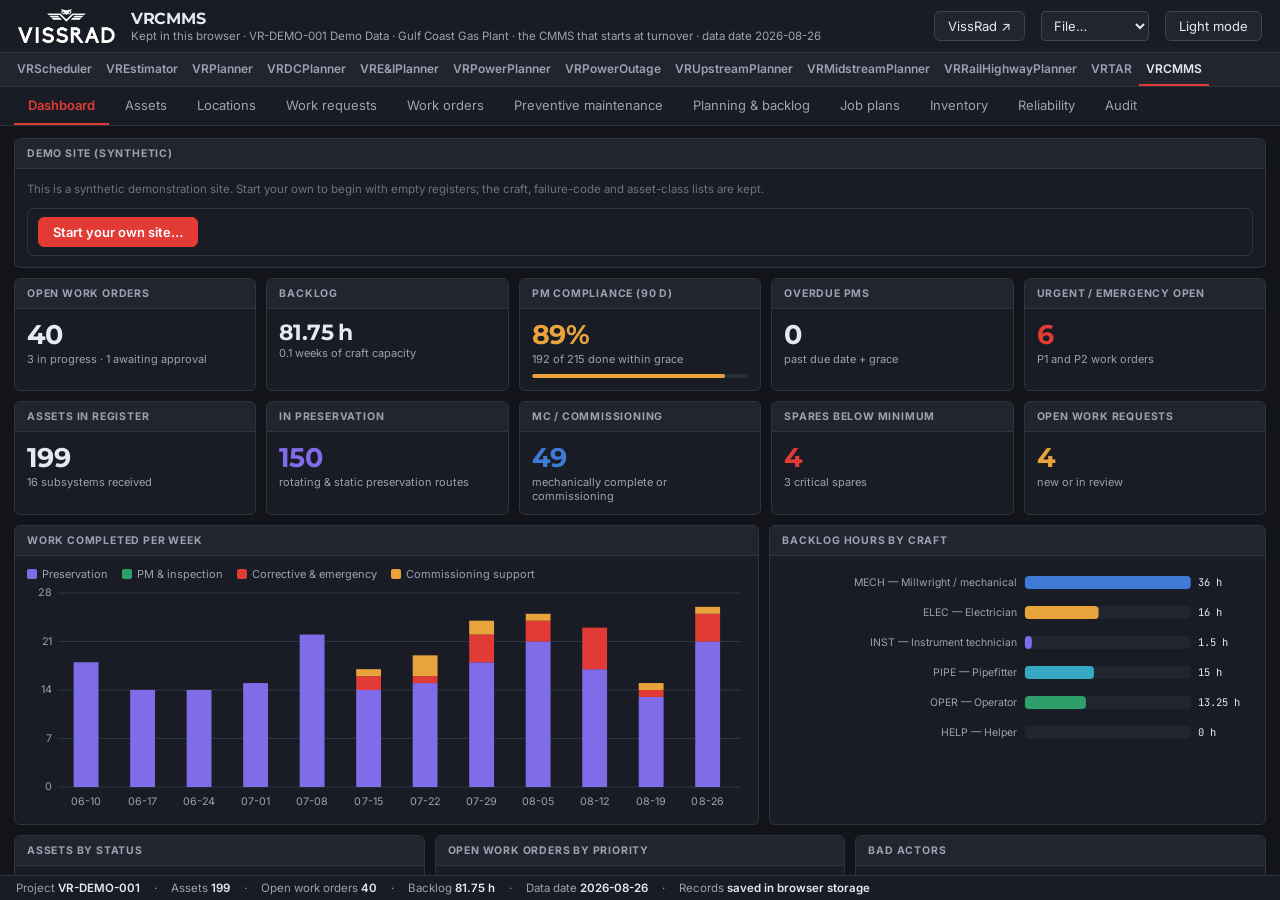
==== cmms/index.html @ 18da6bcf "VRPT: Gantt (Excel) download of the delivery timeline Co-authored-by: Perplexity <noreply@perplexity" ====
<!DOCTYPE html>
<html lang="en">
<head>
<meta charset="utf-8">
<meta name="description" content="VRCMMS by VissRad: maintenance management in the browser — asset register, work requests and work orders, preventive maintenance plans, job plans, spares, reliability and QR asset labels; the open backlog loads into the VRScheduler Schedule Editor or a VRTAR turnaround event. The demonstration site is synthetic.">
<meta name="viewport" content="width=device-width, initial-scale=1">
<title>VRCMMS — maintenance management</title>
<link rel="icon" href="../assets/vissrad.ico" sizes="any">
<link rel="icon" type="image/png" sizes="32x32" href="../assets/app_icon_32.png">
<link rel="apple-touch-icon" href="../assets/app_icon_256.png">
<meta name="theme-color" content="#0d1014">
<link rel="preconnect" href="https://fonts.googleapis.com">
<link rel="preconnect" href="https://fonts.gstatic.com" crossorigin>
<link href="https://fonts.googleapis.com/css2?family=Inter:wght@400;500;600;700&family=Montserrat:wght@600;700;800&family=JetBrains+Mono:wght@400;500&display=swap" rel="stylesheet">
<link rel="stylesheet" href="../shared/shell.css?v=a19fd4256d">
<style>
  /* Contained sub-section header inside a card body — no negative margins, so
     it can never grow the card's scrollWidth (see suite QA overflow check). */
  .subhead {
    font-size: 10.5px; font-weight: 700; letter-spacing: 0.8px;
    text-transform: uppercase; color: var(--text-dim);
    margin: 14px 0 8px; padding-top: 10px; border-top: 1px solid var(--border);
  }
  .subhead:first-child { margin-top: 0; padding-top: 0; border-top: none; }
  /* Compact tables shown inside the narrow master/detail panel: table.data's
     default nowrap lets the row's min-content width exceed the panel, so these
     are fixed-layout and allowed to wrap instead. */
  table.data.fit { table-layout: fixed; }
  table.data.fit td { white-space: nowrap; overflow: hidden; text-overflow: ellipsis; }
  table.data.fit th { white-space: nowrap; overflow: hidden; }
  table.data.fit td:last-child { overflow: visible; text-overflow: initial; }
  table.data.fit td .ghost { padding: 4px 8px; font-size: 11px; white-space: nowrap; }
  /* In-table record links */
  a.lnk { color: var(--blue); text-decoration: none; cursor: pointer; }
  a.lnk:hover { text-decoration: underline; }
</style>
</head>
<body>

<div id="loading">
  <img src="../assets/vissrad_logo_light.png" alt="VissRad" id="load-logo">
  <div class="t">Loading the maintenance register&hellip;</div>
</div>

<div id="app" hidden>
  <nav class="tabs" id="tabs"></nav>
  <main id="views"></main>
  <footer class="statusbar" id="statusbar"></footer>
</div>
<script>window.VR_STANDALONE = { title: "VRCMMS", home: "https://vissrad.com/", homeLabel: "VissRad \u2197", up: "../", toolBar: true, tools: [{ label: "VRScheduler", href: "../index.html", title: "VRScheduler — CPM schedule editor and P6 schedule analysis", group: "Schedule and estimate" }, { label: "VREstimator", href: "../estimator/index.html", title: "VREstimator — drawing takeoff, assemblies and EPC estimating, sent to the schedule", group: "Schedule and estimate" }, { label: "VRPlanner", href: "../planner/index.html", title: "VRPlanner — capital work planning: work steps, crews, equipment, loaded into the schedule", group: "Planners" }, { label: "VRDCPlanner", href: "../dcplan/index.html", title: "VRDCPlanner — data center construction planning: power, cooling, white space and commissioning L1 to L5", group: "Planners" }, { label: "VRE&IPlanner", href: "../eiplan/index.html", title: "VRE&IPlanner — electrical and instrumentation planning: raceway, cable, terminations, testing and loop checks", group: "Planners" }, { label: "VRPowerPlanner", href: "../pwrplan/index.html", title: "VRPowerPlanner — power plant construction planning for data center campuses: engines, gas turbines, fuel cells, BESS and switchyard", group: "Planners" }, { label: "VRPowerOutage", href: "../pwrout/index.html", title: "VRPowerOutage — power plant outage planning: gas turbine inspections, engine overhauls, HRSG, transformers and return to service", group: "Planners" }, { label: "VRUpstreamPlanner", href: "../upplan/index.html", title: "VRUpstreamPlanner — upstream field development planning: well pads, hook-up, flowlines, central facility and first oil", group: "Planners" }, { label: "VRMidstreamPlanner", href: "../midplan/index.html", title: "VRMidstreamPlanner — midstream planning: pipeline spreads, HDD and bores, compressor, pump and meter stations, terminals", group: "Planners" }, { label: "VRRailHighwayPlanner", href: "../rhplan/index.html", title: "VRRailHighwayPlanner — rail and heavy highway planning: traffic phases, earthwork, paving, bridges, track, turnouts, crossings and signals", group: "Planners" }, { label: "VRTAR", href: "../tar/index.html", title: "VRTAR — turnaround estimating", group: "Turnaround and maintenance" }, { label: "VRCMMS", href: "../cmms/index.html", title: "VRCMMS — maintenance management: assets, work orders, preventive maintenance and backlog", group: "Turnaround and maintenance", active: true }], file: true, schedule: "../index.html#editor" };</script>
<script src="../shared/lib.js?v=d5788ff27b"></script>
<script src="../shared/shell.js?v=407ec79525"></script>
<script src="../shared/standalone.js?v=3eeaa94984"></script>
<script src="../shared/records.js?v=4f9cf773bd"></script>
<script src="../shared/drawrefs.js?v=2928983970"></script>
<script src="data.js?v=84ac1da562"></script>
<script src="app.js?v=cc2f5dcc28"></script>
</body>
</html>
---- shared/shell.css ----
:root{--bg:#12141A;--panel:#191C24;--panel-alt:#21252F;--panel-hi:#2A2F3B;--border:#2E3440;--border-hi:#3D4452;--text:#E6E9EF;--text-dim:#9BA2B0;--text-faint:#6C7385;--accent:#E23A34;--green:#2E9E6B;--green-soft:#48C08A;--amber:#E8A33D;--blue:#3D7BD6;--purple:#806CE9;--violet:#806CE9;--red:var(--accent);--cyan:#38A9C4;--grey:#8A8F9C;--bg-alt:#171A21;--radius:6px;--ui:"Inter","Segoe UI",system-ui,-apple-system,sans-serif;--display:"Montserrat","Inter",system-ui,sans-serif;--mono:"JetBrains Mono","Cascadia Mono","Consolas",ui-monospace,monospace}body.light{--bg:#F2F4F7;--panel:#FFFFFF;--panel-alt:#EDEFF3;--panel-hi:#E3E7ED;--border:#D6DAE2;--border-hi:#BEC5D0;--text:#1B1F27;--text-dim:#5B6270;--text-faint:#868D9B;--green:#1F7F53;--green-soft:#2E9E6B;--amber:#B5750F;--blue:#2A5FB0;--purple:#5F4CC4;--violet:#5F4CC4;--cyan:#1C7E96;--grey:#6E7480;--bg-alt:#E9ECF1}*{box-sizing:border-box}body,html{margin:0;padding:0;height:100%;background:var(--bg);color:var(--text);font-family:var(--ui);font-size:13px;-webkit-font-smoothing:antialiased}button,input,select,textarea{font-family:inherit;font-size:inherit;color:inherit}#app{display:flex;flex-direction:column;height:100vh}header.topbar{display:flex;align-items:center;gap:16px;padding:9px 18px;background:var(--panel);border-bottom:1px solid var(--border);flex:0 0 auto}header.topbar img.logo{height:34px;width:auto;display:block}.title-block{display:flex;flex-direction:column;gap:1px;min-width:0;flex:0 1 auto;overflow:hidden}.title-block .sub,.title-block h1{overflow:hidden;text-overflow:ellipsis}header.topbar>.pill,header.topbar>button,header.topbar>span{flex-shrink:0}.title-block h1{margin:0;font-family:var(--display);font-size:16px;font-weight:700;letter-spacing:-.2px;white-space:nowrap}.title-block .sub{color:var(--text-dim);font-size:11.5px;white-space:nowrap}.spacer{flex:1 1 auto}.hdr-more-pop{position:fixed;z-index:1200;min-width:220px;max-width:min(420px,92vw);display:flex;flex-direction:column;gap:6px;padding:8px;background:var(--panel);border:1px solid var(--border);border-radius:8px;box-shadow:0 10px 30px rgba(0,0,0,.45)}.hdr-more-pop[hidden]{display:none}.hdr-more-row{display:flex;align-items:center;gap:8px}.hdr-more-row>a,.hdr-more-row>button{flex:1 1 auto;text-align:left;justify-content:flex-start}.hdr-more-row>select{flex:1 1 auto;max-width:100%}header.topbar select{max-width:260px!important;text-overflow:ellipsis}@media (max-width:1300px){header.topbar select{max-width:200px!important}}@media (max-width:1100px){header.topbar select{max-width:150px!important}}button.ghost{background:var(--panel-alt);border:1px solid var(--border-hi);color:var(--text);padding:6px 13px;border-radius:var(--radius);cursor:pointer;white-space:nowrap}button.ghost:hover{background:var(--panel-hi);border-color:var(--accent)}a.ghost.btn-link{background:var(--panel-alt);border:1px solid var(--border-hi);color:var(--text);padding:6px 13px;border-radius:var(--radius);white-space:nowrap;text-decoration:none;flex-shrink:0;font-size:13px}a.ghost.btn-link:hover{background:var(--panel-hi);border-color:var(--accent)}button.primary{background:var(--accent);border:1px solid var(--accent);color:#fff;padding:6px 14px;border-radius:var(--radius);cursor:pointer;font-weight:600;white-space:nowrap}button.primary:hover{filter:brightness(1.12)}button.ghost:disabled,button.primary:disabled{opacity:.42;cursor:not-allowed;filter:none}nav.tabs{display:flex;flex-wrap:wrap;gap:0 2px;padding:0 14px;background:var(--panel);border-bottom:1px solid var(--border);flex:0 0 auto}nav.tabs.dense button{padding:9px 10px;font-size:12.5px}nav.tabs button{background:0 0;border:none;border-bottom:2px solid transparent;color:var(--text-dim);padding:10px 14px;cursor:pointer;white-space:nowrap;font-size:13px}nav.tabs button:hover{color:var(--text)}nav.tabs button.active{color:var(--accent);border-bottom-color:var(--accent);font-weight:600}main#views{flex:1 1 auto;overflow:auto;padding:12px 14px 4px}.view{display:none}.view.active{display:block}footer.statusbar{flex:0 0 auto;display:flex;gap:14px;align-items:center;padding:5px 16px;background:var(--panel);border-top:1px solid var(--border);color:var(--text-dim);font-size:11.5px;overflow-x:auto;white-space:nowrap}footer.statusbar b{color:var(--text);font-weight:600}.card{background:var(--panel);border:1px solid var(--border);border-radius:var(--radius);display:flex;flex-direction:column;min-width:0;overflow:hidden}.card>.card-title{font-size:10.5px;font-weight:700;letter-spacing:.8px;text-transform:uppercase;color:var(--text-dim);padding:8px 12px;background:var(--panel-alt);border-bottom:1px solid var(--border)}.card>.card-body{padding:11px 12px;min-width:0}.card>.card-body.flush{padding:0}.grid{display:grid;gap:10px}.g5{grid-template-columns:repeat(5,minmax(0,1fr))}.g4{grid-template-columns:repeat(4,minmax(0,1fr))}.g3{grid-template-columns:repeat(3,minmax(0,1fr))}.g2{grid-template-columns:repeat(2,minmax(0,1fr))}.mb10{margin-bottom:10px}.kpi .val{font-family:var(--display);font-size:27px;font-weight:700;line-height:1.12;letter-spacing:-.6px}.kpi .sub{color:var(--text-dim);font-size:11px;margin-top:2px}.kpi .card-body{container-type:inline-size}.kpi .val{font-size:clamp(17px, 15cqi, 27px)}.kpi .val:not(.one){font-size:clamp(16px, 10cqi, 24px)}.kpi .val.one{white-space:nowrap;overflow:hidden;text-overflow:ellipsis}.minibar{height:4px;border-radius:2px;background:var(--panel-hi);margin-top:8px;overflow:hidden}.minibar>span{display:block;height:100%;border-radius:2px}.tbl-wrap{overflow:auto}table.data{width:100%;border-collapse:collapse;font-size:12px}table.data th{position:sticky;top:0;z-index:2;text-align:left;background:var(--panel-alt);color:var(--text-dim);font-size:10.5px;font-weight:700;letter-spacing:.6px;text-transform:uppercase;padding:7px 9px;border-bottom:1px solid var(--border);cursor:pointer;white-space:nowrap;user-select:none}table.data th:hover{color:var(--text)}table.data td.num,table.data th.num{text-align:right}table.data td{padding:6px 9px;border-bottom:1px solid var(--border);white-space:nowrap;overflow:hidden;text-overflow:ellipsis;max-width:380px}table.data td.mono{font-family:var(--mono);font-size:11.5px}table.data td.clip{max-width:0;width:100%}table.data tbody tr{cursor:pointer}table.data tbody tr:hover{background:var(--panel-alt)}table.data tbody tr.sel{background:var(--panel-hi);box-shadow:inset 2px 0 0 var(--accent)}table.data tbody tr.empty td{color:var(--text-faint);text-align:center;padding:22px;cursor:default}table.data tbody tr.empty:hover{background:0 0}.pill{display:inline-block;padding:1.5px 8px;border-radius:9px;font-size:10.5px;font-weight:600;letter-spacing:.2px;border:1px solid transparent;white-space:nowrap}.toolbar{display:flex;flex-wrap:wrap;gap:7px;align-items:center;padding:8px 10px;background:var(--panel);border:1px solid var(--border);border-radius:var(--radius);margin-bottom:10px}.toolbar label{color:var(--text-dim);font-size:11.5px}input[type=date],input[type=datetime-local],input[type=email],input[type=number],input[type=text],input[type=time],select,textarea{background:var(--panel-alt);border:1px solid var(--border-hi);border-radius:4px;padding:5px 8px;min-width:0}input:focus,select:focus,textarea:focus{outline:0;border-color:var(--accent)}input[type=text].search{min-width:268px}.toolbar input[type=text].search{min-width:170px;flex:1 1 170px;max-width:280px}.pre{white-space:pre-wrap;font-family:var(--mono);font-size:11px;line-height:1.5}input[type=date],input[type=datetime-local],input[type=time]{font-family:var(--mono)}.count{color:var(--text-faint);font-size:11.5px}.tree{font-size:12.5px}.tree .row{display:flex;align-items:center;gap:8px;padding:5px 10px;border-bottom:1px solid var(--border);cursor:pointer}.tree .row:hover{background:var(--panel-alt)}.tree .row.sel{background:var(--panel-hi);box-shadow:inset 2px 0 0 var(--accent)}.tree .row .tw{width:13px;color:var(--text-faint);flex:0 0 13px;text-align:center}.tree .row .nm{flex:1 1 auto;overflow:hidden;text-overflow:ellipsis;white-space:nowrap}.tree .row .bar{flex:0 0 84px;height:5px;background:var(--panel-hi);border-radius:3px;overflow:hidden}.tree .row .bar>span{display:block;height:100%}.tree .row .pc{flex:0 0 42px;text-align:right;font-family:var(--mono);font-size:11px;color:var(--text-dim)}.tree .lvl1{padding-left:10px;font-weight:600}.tree .lvl2{padding-left:30px}.tree .lvl3{padding-left:50px;color:var(--text-dim)}.detail-rows{display:grid;grid-template-columns:128px 1fr;gap:4px 10px;font-size:12px}.detail-rows dt{color:var(--text-dim)}.detail-rows.wide-dt{grid-template-columns:minmax(150px,260px) 1fr}.detail-rows.wide-dt dd{white-space:nowrap}.detail-rows dd{margin:0;font-family:var(--mono);font-size:11.5px;overflow:hidden;text-overflow:ellipsis}#viewport{position:relative;height:560px;background:var(--panel-alt)}#viewport canvas{display:block;width:100%;height:100%}#vp-hud{position:absolute;left:10px;top:10px;pointer-events:none;background:color-mix(in srgb,var(--panel) 88%,transparent);border:1px solid var(--border);border-radius:var(--radius);padding:8px 11px;font-size:11px;line-height:1.55;font-family:var(--mono);color:var(--text-dim)}#vp-legend{position:absolute;right:10px;top:10px;background:color-mix(in srgb,var(--panel) 92%,transparent);border:1px solid var(--border);border-radius:var(--radius);padding:8px 11px;font-size:11px;max-height:300px;overflow:auto}#vp-legend .lg{display:flex;align-items:center;gap:7px;padding:1.5px 0;white-space:nowrap}#vp-legend .sw{width:11px;height:11px;border-radius:2px;flex:0 0 11px}#vp-legend .n{margin-left:auto;font-family:var(--mono);color:var(--text-dim);padding-left:12px}#vp-tip{position:absolute;pointer-events:none;display:none;background:var(--panel-hi);border:1px solid var(--border-hi);border-radius:4px;padding:5px 8px;font-size:11px;font-family:var(--mono);z-index:5}.modal-back{position:fixed;inset:0;background:rgba(6,8,12,.66);display:flex;align-items:center;justify-content:center;z-index:60;padding:24px}.modal{background:var(--panel);border:1px solid var(--border-hi);border-radius:8px;width:min(880px,96vw);max-height:90vh;display:flex;flex-direction:column;box-shadow:0 18px 48px rgba(0,0,0,.5)}.modal header{display:flex;align-items:center;gap:12px;padding:12px 16px;border-bottom:1px solid var(--border)}.modal header h2{margin:0;font-family:var(--display);font-size:15px;font-weight:700}.modal header .sub{color:var(--text-dim);font-size:11.5px}.modal .body{padding:14px 16px;overflow:auto}.modal footer{display:flex;gap:8px;justify-content:flex-end;padding:11px 16px;border-top:1px solid var(--border)}.form-grid{display:grid;grid-template-columns:118px 1fr;gap:8px 12px;align-items:center}.form-grid>label{color:var(--text-dim);font-size:12px}.form-grid textarea{grid-column:2;min-height:62px;resize:vertical}.steps{border:1px solid var(--border);border-radius:var(--radius);overflow:hidden}.steps .st{display:flex;gap:10px;align-items:center;padding:7px 10px;border-bottom:1px solid var(--border)}.steps .st:last-child{border-bottom:none}.steps .st .sq{flex:0 0 22px;font-family:var(--mono);color:var(--text-faint);font-size:11px}.steps .st .sd{flex:1 1 auto;font-size:12px}.steps .st .sa{flex:0 0 130px;color:var(--text-faint);font-size:11px;font-family:var(--mono);overflow:hidden;text-overflow:ellipsis;white-space:nowrap}.steps .st .sr{flex:0 0 92px}.banner{border-radius:var(--radius);padding:9px 12px;font-size:12px;margin-bottom:11px;border:1px solid}.banner ul{margin:6px 0 0;padding-left:19px}.banner li{margin:2px 0}.banner.ok{border-color:var(--green);background:color-mix(in srgb,var(--green) 14%,transparent)}.banner.bad{border-color:var(--accent);background:color-mix(in srgb,var(--accent) 13%,transparent)}.banner.warn{border-color:var(--amber);background:color-mix(in srgb,var(--amber) 13%,transparent)}svg.chart{display:block;width:100%;overflow:visible}svg.chart text{font-family:var(--ui);font-size:10.5px;fill:var(--text-dim)}svg.chart text.val{font-family:var(--mono);fill:var(--text)}svg.chart .gl{stroke:var(--border);stroke-width:1}.toast{position:fixed;left:50%;bottom:34px;transform:translateX(-50%);background:var(--panel-hi);border:1px solid var(--border-hi);border-left:3px solid var(--green);border-radius:var(--radius);padding:10px 17px;z-index:90;font-size:12.5px;box-shadow:0 8px 26px rgba(0,0,0,.4);max-width:78vw}.toast.bad{border-left-color:var(--accent)}.split{display:grid;gap:10px}.split-3-2{grid-template-columns:minmax(0,3fr) minmax(0,2fr)}.split-2-1{grid-template-columns:minmax(0,2fr) minmax(0,1fr)}.split-reg{grid-template-columns:minmax(0,1.25fr) minmax(0,1fr);align-items:start}.hint{color:var(--text-faint);font-size:11.5px;line-height:1.6}.hint code{font-family:var(--mono);font-size:11px;background:var(--panel-alt);padding:1px 5px;border-radius:3px;color:var(--text-dim)}ul.tight{margin:5px 0 0;padding-left:18px}ul.tight li{margin:3px 0}#loading{position:fixed;inset:0;display:flex;flex-direction:column;gap:14px;align-items:center;justify-content:center;background:var(--bg);z-index:200}#loading img{height:52px;opacity:.9}#loading .t{color:var(--text-dim);font-size:12.5px}@media (max-width:1180px){.g4,.g5{grid-template-columns:repeat(2,minmax(0,1fr))}.g3,.split-2-1,.split-3-2,.split-reg{grid-template-columns:minmax(0,1fr)}}@media (max-width:520px){.g2,.g3,.g4,.g5,.split-2-1,.split-3-2{grid-template-columns:minmax(0,1fr)}}@media (max-width:720px){header.topbar #btn-more{display:none!important}header.topbar{flex-wrap:wrap;row-gap:7px;column-gap:10px;padding:8px 12px}header.topbar img.logo{height:26px}header.topbar .title-block{flex:1 1 auto}header.topbar .title-block h1{font-size:14.5px;white-space:normal}header.topbar .title-block .sub{white-space:normal;font-size:10.5px;line-height:1.35}header.topbar .spacer{display:none}header.topbar button{flex:0 0 auto;padding:5px 10px;font-size:12px}}.modrail{flex:0 0 auto;display:flex;align-items:stretch;gap:2px;padding:0 16px;background:var(--panel-alt);border-bottom:1px solid var(--border);overflow-x:auto;scrollbar-width:none}.modrail::-webkit-scrollbar{display:none}.modrail a{display:flex;align-items:center;gap:7px;padding:8px 13px;text-decoration:none;white-space:nowrap;color:var(--text-dim);font-size:12px;font-weight:600;letter-spacing:.2px;border-bottom:2px solid transparent}.modrail a:hover{color:var(--text);background:var(--panel-hi)}.modrail a.active{color:var(--text);border-bottom-color:var(--accent)}.modrail a .dot{width:7px;height:7px;border-radius:50%;flex:0 0 auto;background:currentColor;opacity:.55}.modrail a.active .dot{opacity:1;background:var(--accent)}.modrail .rail-label{display:flex;align-items:center;padding:8px 12px 8px 0;color:var(--text-faint);font-size:10.5px;font-weight:700;letter-spacing:1.1px;text-transform:uppercase;white-space:nowrap}.modrail .rail-sep{flex:0 0 1px;align-self:center;height:16px;margin:0 6px;background:var(--border-hi,var(--border))}.modrail a.tool .dot{border-radius:2px}.modrail a.soon{opacity:.55}.modrail a.soon::after{content:'soon';font-size:9px;letter-spacing:.6px;padding:1px 5px;border-radius:3px;text-transform:uppercase;background:var(--panel-hi);color:var(--text-faint);border:1px solid var(--border)}@media (max-width:1560px){.modrail{gap:0;padding:0 10px}.modrail a{padding:8px 9px;gap:6px;letter-spacing:0}.modrail .rail-label{padding-right:9px;letter-spacing:.9px}}@media (max-width:1360px){.modrail a{padding:8px 7px}.modrail a .dot{display:none}}.launch-wrap{max-width:1180px;margin:0 auto;padding:40px 24px 64px}.launch-hero{text-align:center;margin-bottom:40px}.launch-hero img{height:74px;margin-bottom:20px}.launch-hero h1{font-family:var(--display);font-size:30px;font-weight:800;letter-spacing:-.5px;margin:0 0 10px}.launch-hero p{color:var(--text-dim);font-size:14.5px;line-height:1.65;max-width:660px;margin:0 auto}.launch-grid{display:grid;grid-template-columns:repeat(auto-fit,minmax(min(310px,100%),1fr));gap:16px}@media (max-width:720px){.launch-wrap{min-width:0;padding:26px 14px 44px}.launch-hero{margin-bottom:28px}.launch-hero h1{font-size:24px}.launch-hero img{height:58px;margin-bottom:16px}.launch-hero p{font-size:13.5px}}a.modcard{display:flex;flex-direction:column;gap:10px;padding:20px;text-decoration:none;color:inherit;background:var(--panel);border:1px solid var(--border);border-radius:var(--radius);transition:border-color .14s,transform .14s}a.modcard:hover{border-color:var(--accent);transform:translateY(-2px)}a.modcard.soon{opacity:.62}a.modcard.soon:hover{border-color:var(--border-hi);transform:none}.modcard .mc-top{display:flex;align-items:baseline;gap:9px}.modcard .mc-name{font-family:var(--display);font-weight:800;font-size:15px;letter-spacing:.2px}.modcard .mc-tag{font-size:10px;font-weight:700;letter-spacing:.9px;text-transform:uppercase;color:var(--text-faint);border:1px solid var(--border);border-radius:3px;padding:1px 6px}.modcard .mc-desc{color:var(--text-dim);font-size:12.5px;line-height:1.6}.modcard .mc-feat{display:flex;flex-wrap:wrap;gap:5px;margin-top:2px}.modcard .mc-feat span{font-size:10.5px;color:var(--text-dim);background:var(--panel-alt);border:1px solid var(--border);border-radius:3px;padding:2px 7px}.launch-note{margin-top:32px;padding:15px 18px;border-radius:var(--radius);background:var(--panel-alt);border:1px solid var(--border);color:var(--text-dim);font-size:12.5px;line-height:1.7}.launch-note b{color:var(--text)}.launch-legal{margin-top:18px;color:var(--text-dim);font-size:12px;line-height:1.6}.launch-legal a{color:inherit;text-decoration:underline}.thread-item{border:1px solid var(--border);border-radius:var(--radius);padding:8px 10px;margin-bottom:8px;background:var(--panel-alt)}.thread-head{display:flex;gap:8px;align-items:center;font-size:12px;color:var(--text-dim);margin-bottom:4px}.thread-body{white-space:pre-wrap;font-size:13px;line-height:1.5}.rec-actions{display:flex;flex-wrap:wrap;gap:6px;margin:10px 0}.rec-title{font-size:15px;font-weight:600;margin:4px 0 6px}.rec-text{white-space:pre-wrap;line-height:1.5;margin-bottom:10px}.rec-section{font-size:11px;text-transform:uppercase;letter-spacing:.04em;color:var(--text-dim);margin:14px 0 6px}.rec-empty{color:var(--text-dim);padding:24px 6px;text-align:center}.mini-table{width:100%;border-collapse:collapse;font-size:12px}.mini-table th{text-align:left;color:var(--text-dim);font-weight:500;padding:4px 6px;border-bottom:1px solid var(--border)}.mini-table td{padding:3px 4px;border-bottom:1px solid var(--border);vertical-align:middle}.mini-table td input,.mini-table td select{width:100%;min-width:0}.mini-table td.num,.mini-table th.num{text-align:right}@media print{.modrail,.no-print,.suite-rail,.tabs,.toolbar{display:none!important}}.fld{display:flex;flex-direction:column;gap:3px;min-width:0}.fld>label{font-size:11px;color:var(--text-dim)}.fld>input,.fld>select,.fld>textarea{width:100%;box-sizing:border-box}.fld-grid{display:grid;grid-template-columns:repeat(3,minmax(0,1fr));gap:8px 10px;margin:8px 0}.fld-grid .span-all{grid-column:1/-1}@media (max-width:700px){.fld-grid{grid-template-columns:minmax(0,1fr)}}.kv-line{display:flex;flex-wrap:wrap;gap:4px 14px;font-size:12px;color:var(--text-dim);margin:4px 0}.kv-line b{color:var(--text);font-weight:500}.sig-pad{width:100%;height:150px;background:#fff;border:1px solid var(--border);border-radius:6px;touch-action:none;cursor:crosshair}.sig-img{max-width:260px;max-height:80px;background:#fff;border-radius:4px;padding:2px}.tot-line{display:flex;justify-content:flex-end;gap:18px;font-size:12px;margin:6px 0}.tot-line b{font-variant-numeric:tabular-nums}.level-kpis .kpi .val{font-size:20px;line-height:1.25;overflow-wrap:anywhere;white-space:normal}.level-sheet td,.level-sheet th{white-space:nowrap}.level-sheet td:first-child{white-space:normal;min-width:180px}.tk-stage{position:relative;overflow:auto;max-height:44vh;border:1px solid var(--border);border-radius:6px;background:#fff}.tk-stage canvas{display:block}.tk-overlay{position:absolute;left:0;top:0;cursor:crosshair}.tk-readout{display:flex;flex-wrap:wrap;gap:18px;margin-top:8px;font-size:12px;color:var(--text-dim)}.tk-readout strong{color:var(--text)}.modal .form-grid.tk-post{margin-top:10px;grid-template-columns:auto minmax(0,1fr) auto minmax(0,1.6fr) auto minmax(0,1fr);align-items:center}.tk-post select{width:100%}.tk-scale{display:flex;gap:10px;align-items:end;padding:8px;border:1px solid var(--border);border-radius:6px;margin-bottom:6px}.seg{display:inline-flex;gap:2px}.seg button.on{background:var(--accent,#4f98a3);color:#fff;border-color:transparent}.ifc-layout{display:grid;grid-template-columns:minmax(0,1fr) 380px;gap:14px;align-items:start;margin-bottom:14px}.ifc-side{display:flex;flex-direction:column;gap:14px;min-width:0}.ifc-side .card-body{max-height:38vh;overflow:auto}.ifc-wrap{position:relative}.ifc-stage{height:58vh;min-height:380px;border:1px solid var(--border);border-radius:6px;overflow:hidden;background:var(--bg)}.ifc-stage canvas{display:block;cursor:grab}.ifc-hud{position:absolute;left:8px;bottom:8px;font-size:11px;color:var(--text-faint);pointer-events:none;background:color-mix(in srgb,var(--bg) 82%,transparent);padding:2px 7px;border-radius:4px}.ifc-legend{display:flex;flex-wrap:wrap;gap:6px 14px;margin-top:8px;font-size:12px;color:var(--text-muted,var(--text-faint))}.ifc-legend .lg{display:inline-flex;align-items:center;gap:6px;white-space:nowrap}.ifc-legend .lg i{width:10px;height:10px;border-radius:2px;display:inline-block}.ifc-pset{margin:10px 0 4px;font-size:11px;font-weight:600;letter-spacing:.06em;text-transform:uppercase;color:var(--text-faint)}.bcf-list{display:flex;flex-direction:column;gap:4px}.bcf-row{display:flex;justify-content:space-between;align-items:center;gap:8px;padding:6px 8px;border:1px solid var(--border);border-radius:6px;cursor:pointer}.bcf-row:hover{border-color:var(--blue)}.bcf-t{min-width:0;overflow:hidden;text-overflow:ellipsis;white-space:nowrap;font-size:12.5px}.bcf-snap{width:100%;max-height:240px;object-fit:contain;border:1px solid var(--border);border-radius:6px;margin-bottom:8px;background:var(--bg)}.bcf-comment{border-left:2px solid var(--border);padding:3px 8px;margin:4px 0;font-size:12.5px}@media (max-width:1100px){.ifc-layout{grid-template-columns:1fr}}.ifc-models{width:100%;border-collapse:collapse;font-size:13px}.ifc-models th{text-align:left;font-size:11px;font-weight:600;letter-spacing:.05em;text-transform:uppercase;color:var(--text-faint);padding:4px 8px;border-bottom:1px solid var(--border)}.ifc-models td{padding:5px 8px;border-bottom:1px solid var(--border);vertical-align:middle}.ifc-models td.num{text-align:right;font-variant-numeric:tabular-nums}.ifc-models select{max-width:240px}.ifc-swatch{display:inline-block;width:10px;height:10px;border-radius:2px;margin-right:8px;vertical-align:middle}.clash-sets{display:grid;grid-template-columns:1fr 1fr;gap:14px;margin-top:10px}.clash-set{border:1px solid var(--border);border-radius:6px;padding:8px 10px;min-width:0}.clash-classes{display:grid;grid-template-columns:1fr;max-height:220px;overflow:auto;margin-top:4px}.clash-cb{display:block;font-size:12.5px;padding:2px 0;white-space:nowrap;overflow:hidden;text-overflow:ellipsis}@media (max-width:760px){.clash-sets{grid-template-columns:1fr}}a.lnk{color:var(--blue);text-decoration:none;cursor:pointer}a.lnk:hover{text-decoration:underline}.scan-wrap .toolbar{gap:8px;flex-wrap:wrap}.scan-status{max-width:520px;overflow:hidden;text-overflow:ellipsis;white-space:nowrap}.scan-chk{display:inline-flex;align-items:center;gap:5px;font-size:12px;color:var(--text-dim)}.scan-grid{display:grid;grid-template-columns:540px minmax(0,1fr);gap:14px;margin-top:8px;min-height:60vh}.scan-left,.scan-right{min-width:0;display:flex;flex-direction:column;gap:8px}.scan-sheets{max-height:22vh;overflow:auto;border:1px solid var(--border);border-radius:6px}.scan-tbl{width:100%;font-size:12px}.scan-tbl td,.scan-tbl th{padding:4px 6px;vertical-align:top}.scan-sheets tr{cursor:pointer}.scan-sheets tr.sel td{background:color-mix(in srgb,var(--accent) 14%,transparent)}.scan-stage{position:relative;overflow:auto;max-height:40vh;border:1px solid var(--border);border-radius:6px;background:#fff}.scan-stage canvas{display:block}.scan-over{position:absolute;left:0;top:0}.scan-kv{display:grid;grid-template-columns:auto 1fr;gap:2px 10px;margin:0;font-size:12px}.scan-kv dt{color:var(--text-dim)}.scan-kv dd{margin:0;word-break:break-all}.scan-text{width:100%;font-family:var(--mono, monospace);font-size:11.5px;margin-top:6px}.scan-pane{overflow:auto;max-height:62vh;border:1px solid var(--border);border-radius:6px;padding:6px}.scan-lines input,.scan-mat input:not([type=checkbox]){font-size:12px;padding:2px 4px}.scan-lines select,.scan-mat select{font-size:12px;max-width:100%}.scan-lines select{width:260px}.scan-tbl tr.chk td{background:color-mix(in srgb,var(--amber) 7%,transparent)}.scan-tbl tr.off td{opacity:.62}.scan-dim{color:var(--text-dim)}.scan-why{color:var(--text-dim);font-size:11px;margin-top:2px}.scan-basis{min-width:220px}@media (max-width:1100px){.scan-grid{grid-template-columns:1fr}}.scan-kv dd input{width:100%;font-size:12px;padding:1px 4px}.tk-auto{flex-wrap:wrap;gap:8px;align-items:center;margin:4px 0 6px}.tk-auto input[type=range]{width:140px}.tk-chk{display:inline-flex;gap:4px;align-items:center;font-size:12px}.vrr-hint{display:flex;align-items:center;gap:12px;flex-wrap:wrap;justify-content:space-between;padding:8px 10px;margin:0}.vrr-find{display:flex;gap:6px;align-items:center}.vrr-q{width:260px;max-width:100%}.vrr-table{border-collapse:collapse;font-size:12px}.vrr-table th{text-align:left;font-weight:600;color:var(--text-dim);padding:5px 6px;border-bottom:1px solid var(--border);white-space:nowrap;position:sticky;top:0;background:var(--panel);z-index:1}.vrr-table td{padding:3px 6px;border-bottom:1px solid var(--border);white-space:nowrap;vertical-align:middle}.vrr-table td.c{font-variant-numeric:tabular-nums}.vrr-table input,.vrr-table select{font-size:12px;padding:3px 5px}.vrr-acts{display:flex;gap:4px}.vrr-acts button,.vrr-hist{padding:2px 7px;font-size:11.5px}.vrr-empty{padding:28px 12px;text-align:center;color:var(--text-dim)}.vrr-bar{display:flex;gap:6px;flex-wrap:wrap;margin-bottom:6px}.vrr-modal{max-height:min(70vh,640px);overflow:auto}.vrr-assign .vrr-table select{max-width:320px}.vrr-table td.vrr-used{white-space:normal;max-width:150px;font-size:11.5px;line-height:1.25}.toolmenu{position:relative;flex:0 0 auto}.toolmenu-btn{display:inline-flex;align-items:center;gap:7px}.toolmenu-btn .toolmenu-v{font-size:10.5px;line-height:1;padding:2px 6px;border-radius:9px;background:var(--panel-hi);color:var(--text-dim)}.toolmenu-btn .toolmenu-car{font-size:10px;color:var(--text-dim)}.toolmenu-btn[aria-expanded=true]{border-color:var(--accent)}.toolmenu-list{position:absolute;z-index:1000;top:calc(100% + 6px);left:0;width:440px;max-width:calc(100vw - 24px);max-height:calc(100vh - 80px);overflow:auto;padding:6px;background:var(--panel);border:1px solid var(--border-hi,var(--border));border-radius:8px;box-shadow:0 12px 32px rgba(0,0,0,.45)}.toolmenu-list[hidden]{display:none}.toolmenu-grp+.toolmenu-grp{border-top:1px solid var(--border);margin-top:4px;padding-top:4px}.toolmenu-gl{padding:6px 10px 3px;font-size:10.5px;letter-spacing:.9px;text-transform:uppercase;color:var(--text-faint,var(--text-dim))}.toolmenu-item{display:flex;flex-direction:column;gap:1px;padding:6px 10px;border-radius:6px;color:var(--text);text-decoration:none;border-left:2px solid transparent}.toolmenu-item .tm-name{font-weight:600;font-size:13px}.toolmenu-item .tm-sub{font-size:11.5px;color:var(--text-dim);line-height:1.35}.toolmenu-item:focus,.toolmenu-item:hover{background:var(--panel-hi);outline:0}.toolmenu-item:focus-visible{box-shadow:inset 0 0 0 2px var(--accent)}.toolmenu-item.active{border-left-color:var(--accent)}.toolmenu-item.active .tm-name::after{content:' \00b7 open';font-weight:400;color:var(--text-dim);font-size:11.5px}@media (max-width:720px){.toolmenu-list{position:fixed;left:12px;right:12px;width:auto;top:56px}}@media print{.toolmenu{display:none!important}}
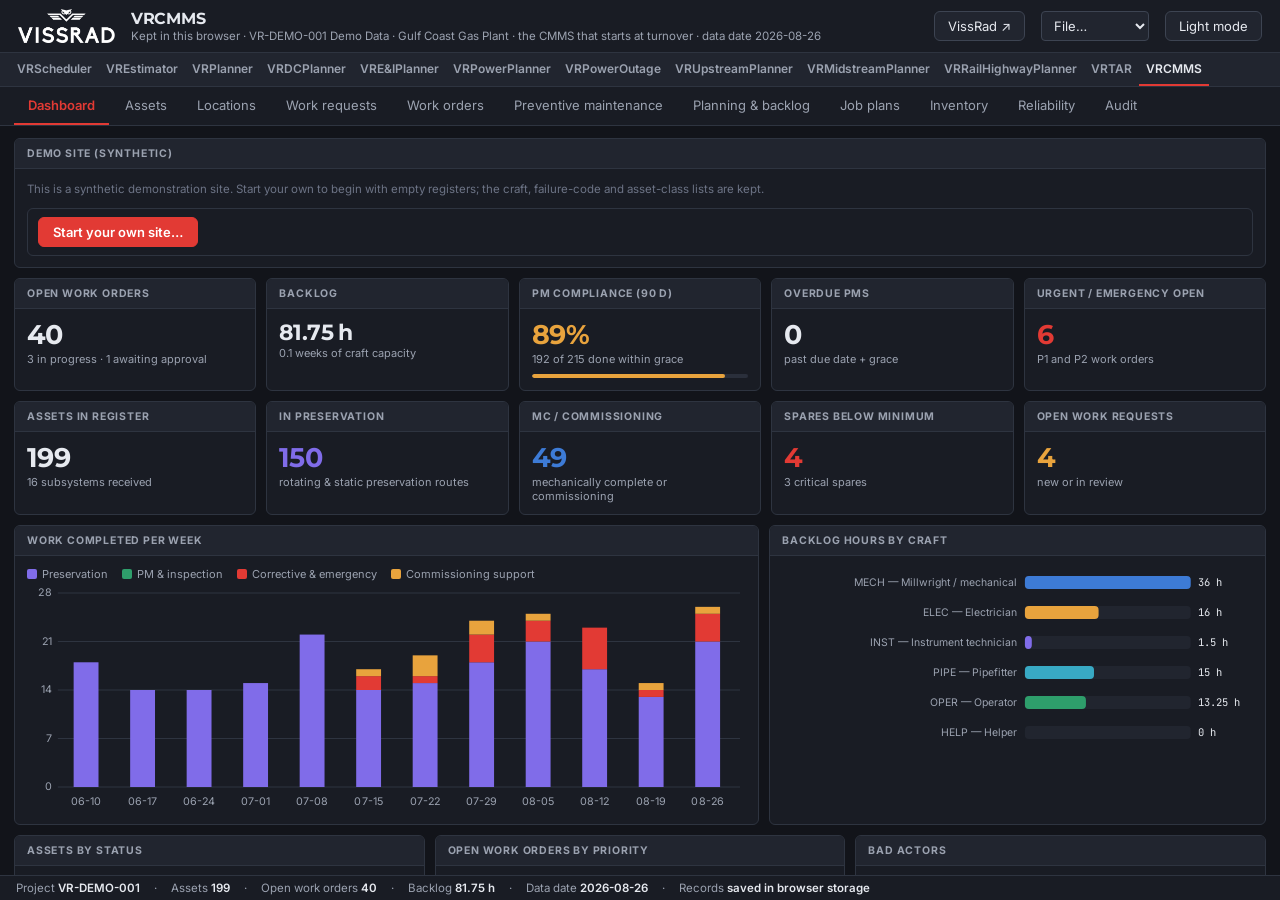
==== commit 47af20e5: "Dashboard: Power BI button (Power BI project + this project's data in one zip) Co-authored-by: Perpl" ====
--- a/cmms/index.html
+++ b/cmms/index.html
@@ -54,6 +54,6 @@
 <script src="../shared/records.js?v=4f9cf773bd"></script>
 <script src="../shared/drawrefs.js?v=2928983970"></script>
 <script src="data.js?v=84ac1da562"></script>
-<script src="app.js?v=cc2f5dcc28"></script>
+<script src="app.js?v=cdb0fca1cb"></script>
 </body>
 </html>
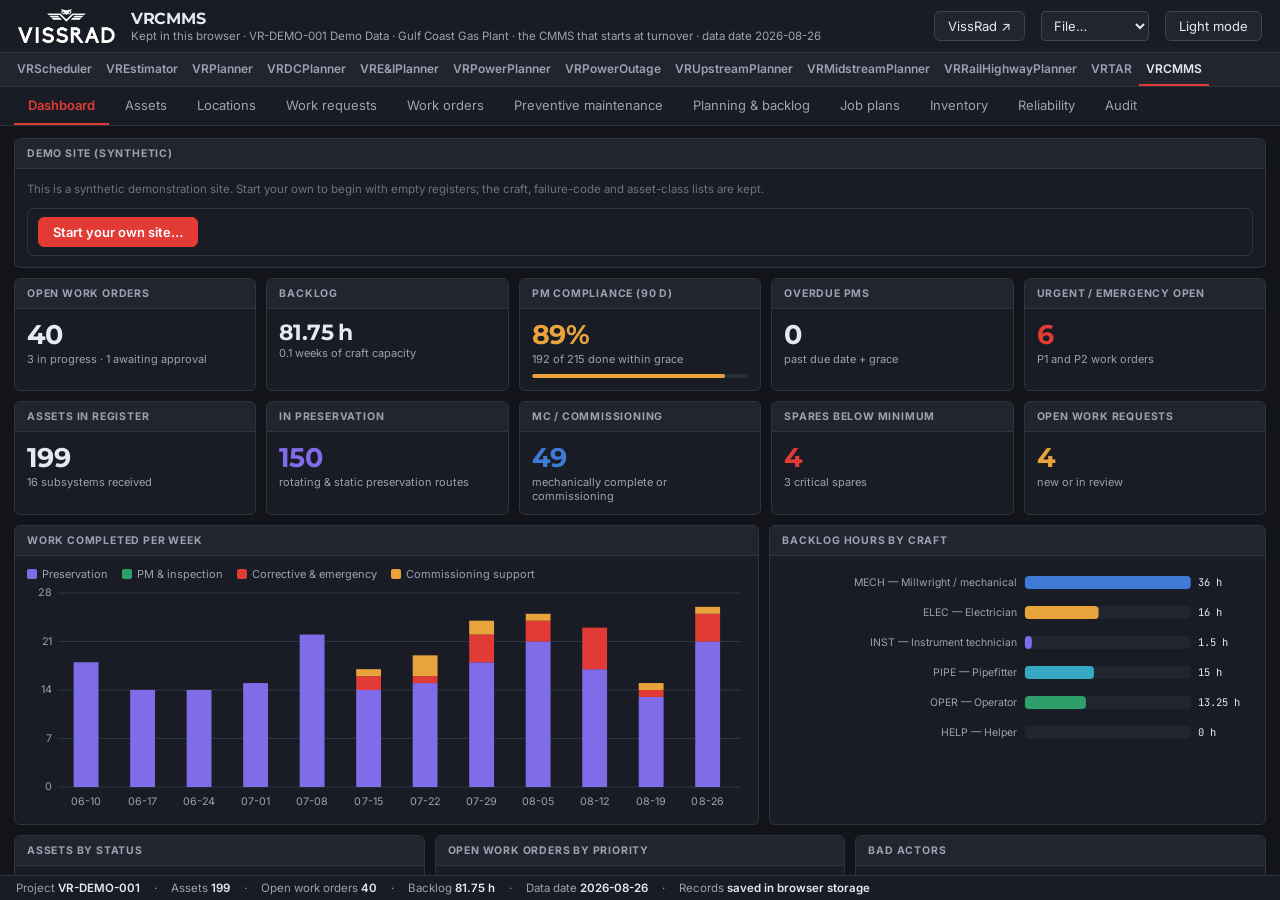
==== commit fb4ce602: "Power BI template: Lookahead Row column was marked isHidden twice (Power BI Desktop DuplicatedProper" ====
--- a/cmms/index.html
+++ b/cmms/index.html
@@ -54,6 +54,6 @@
 <script src="../shared/records.js?v=4f9cf773bd"></script>
 <script src="../shared/drawrefs.js?v=2928983970"></script>
 <script src="data.js?v=84ac1da562"></script>
-<script src="app.js?v=cdb0fca1cb"></script>
+<script src="app.js?v=9a89e31c0e"></script>
 </body>
 </html>
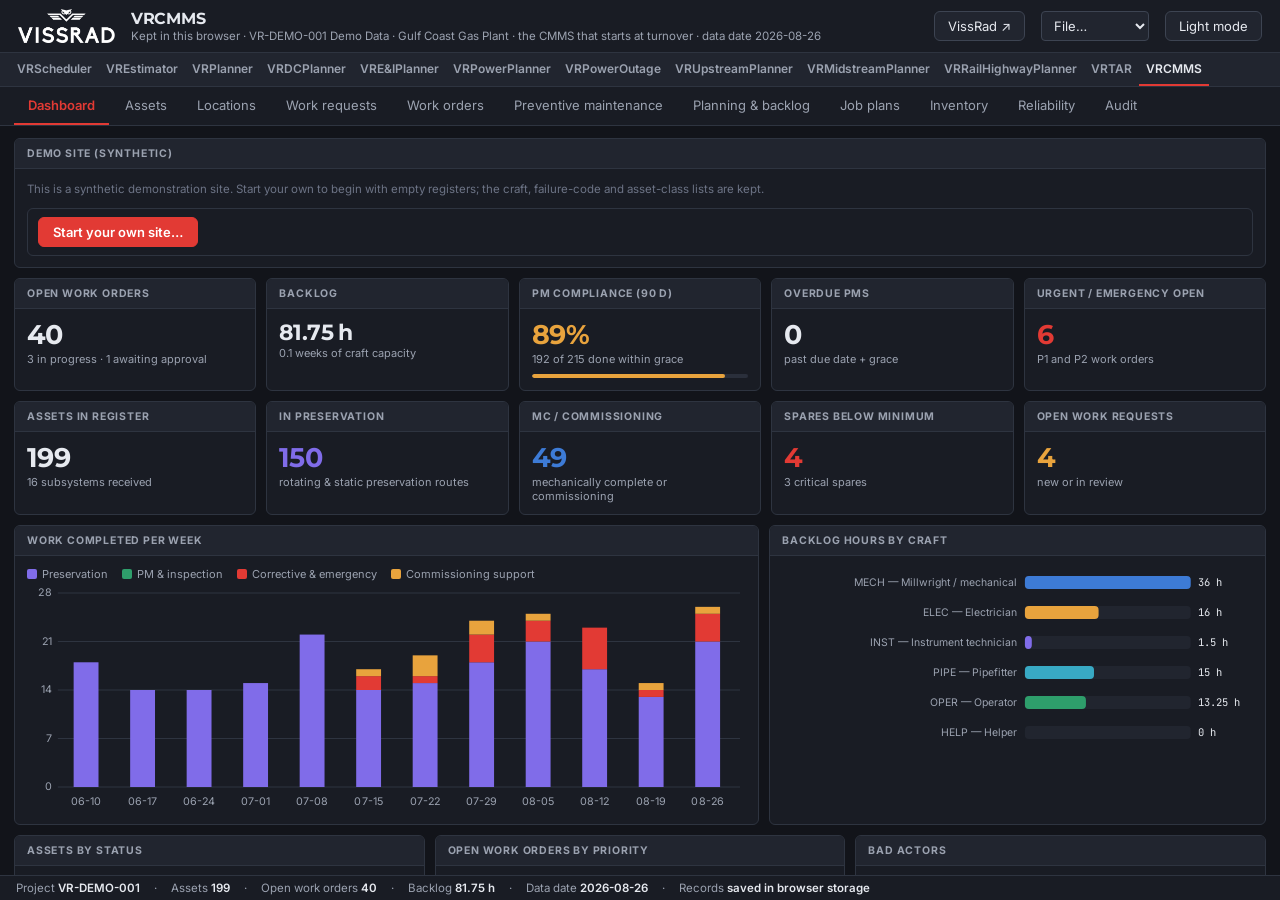
==== commit 18973a9e: "Power BI: Gantt page drawn like the schedule editor Co-authored-by: Perplexity <noreply@perplexity.a" ====
--- a/cmms/index.html
+++ b/cmms/index.html
@@ -54,6 +54,6 @@
 <script src="../shared/records.js?v=4f9cf773bd"></script>
 <script src="../shared/drawrefs.js?v=2928983970"></script>
 <script src="data.js?v=84ac1da562"></script>
-<script src="app.js?v=9a89e31c0e"></script>
+<script src="app.js?v=9baaa5aa19"></script>
 </body>
 </html>
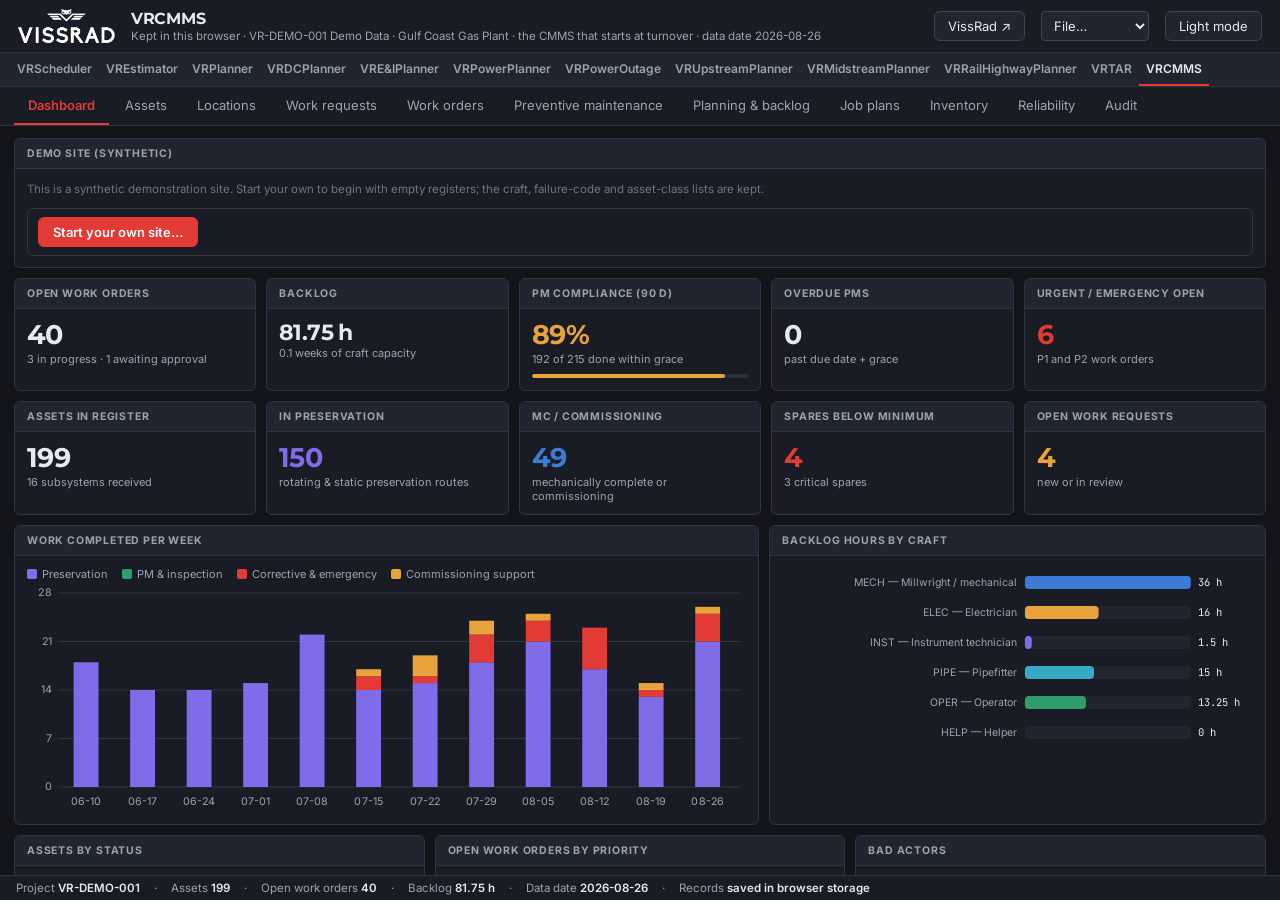
==== commit 12be0d87: "Power BI Overview: 2-week look-ahead Gantt replaces the float and look-ahead charts Co-authored-by: " ====
--- a/cmms/index.html
+++ b/cmms/index.html
@@ -54,6 +54,6 @@
 <script src="../shared/records.js?v=4f9cf773bd"></script>
 <script src="../shared/drawrefs.js?v=2928983970"></script>
 <script src="data.js?v=84ac1da562"></script>
-<script src="app.js?v=9baaa5aa19"></script>
+<script src="app.js?v=3e5e17c020"></script>
 </body>
 </html>
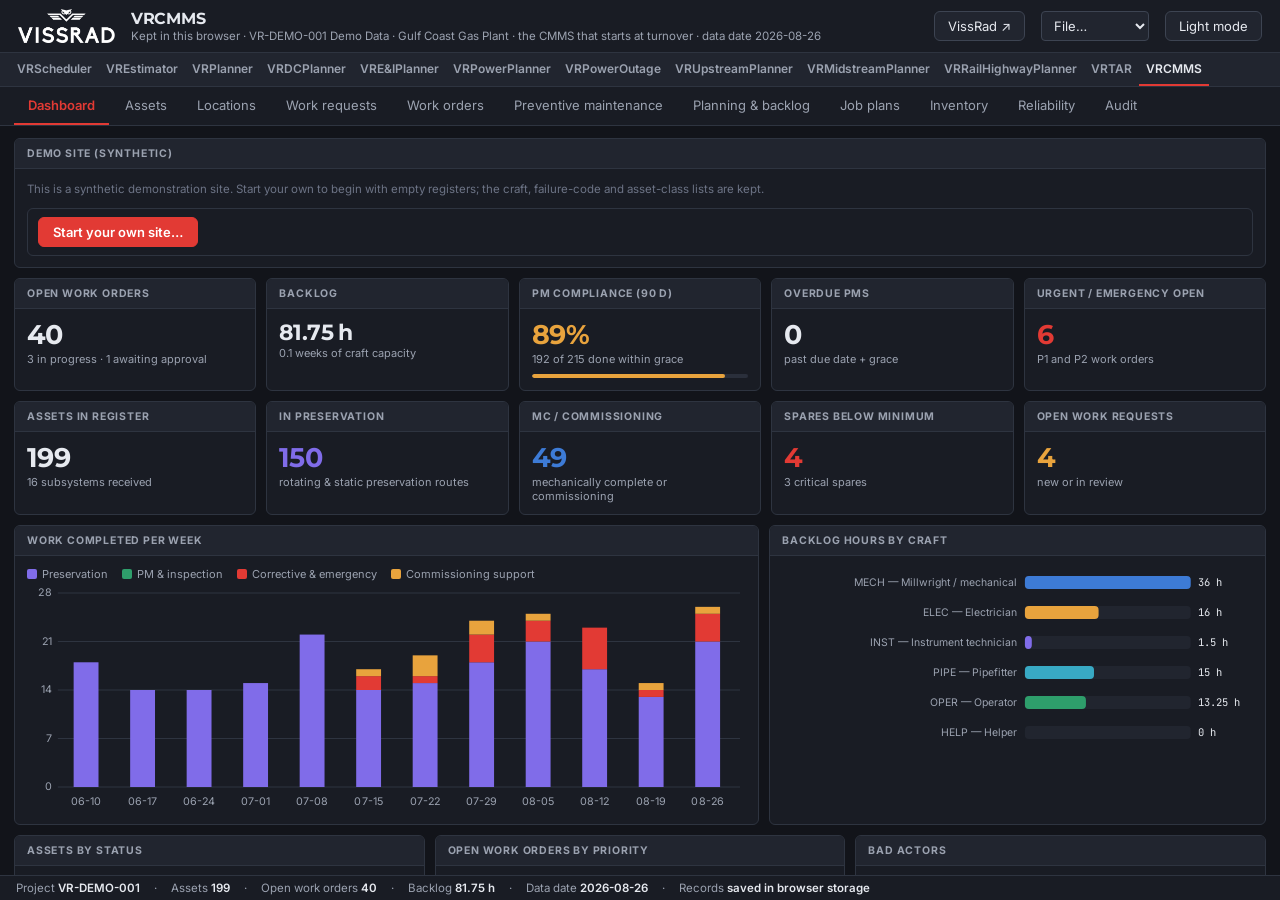
==== commit 9ae5c4d3: "Power BI: Procurement page and full-width look-ahead Gantt Co-authored-by: Perplexity <noreply@perpl" ====
--- a/cmms/index.html
+++ b/cmms/index.html
@@ -54,6 +54,6 @@
 <script src="../shared/records.js?v=4f9cf773bd"></script>
 <script src="../shared/drawrefs.js?v=2928983970"></script>
 <script src="data.js?v=84ac1da562"></script>
-<script src="app.js?v=3e5e17c020"></script>
+<script src="app.js?v=ff21add45e"></script>
 </body>
 </html>
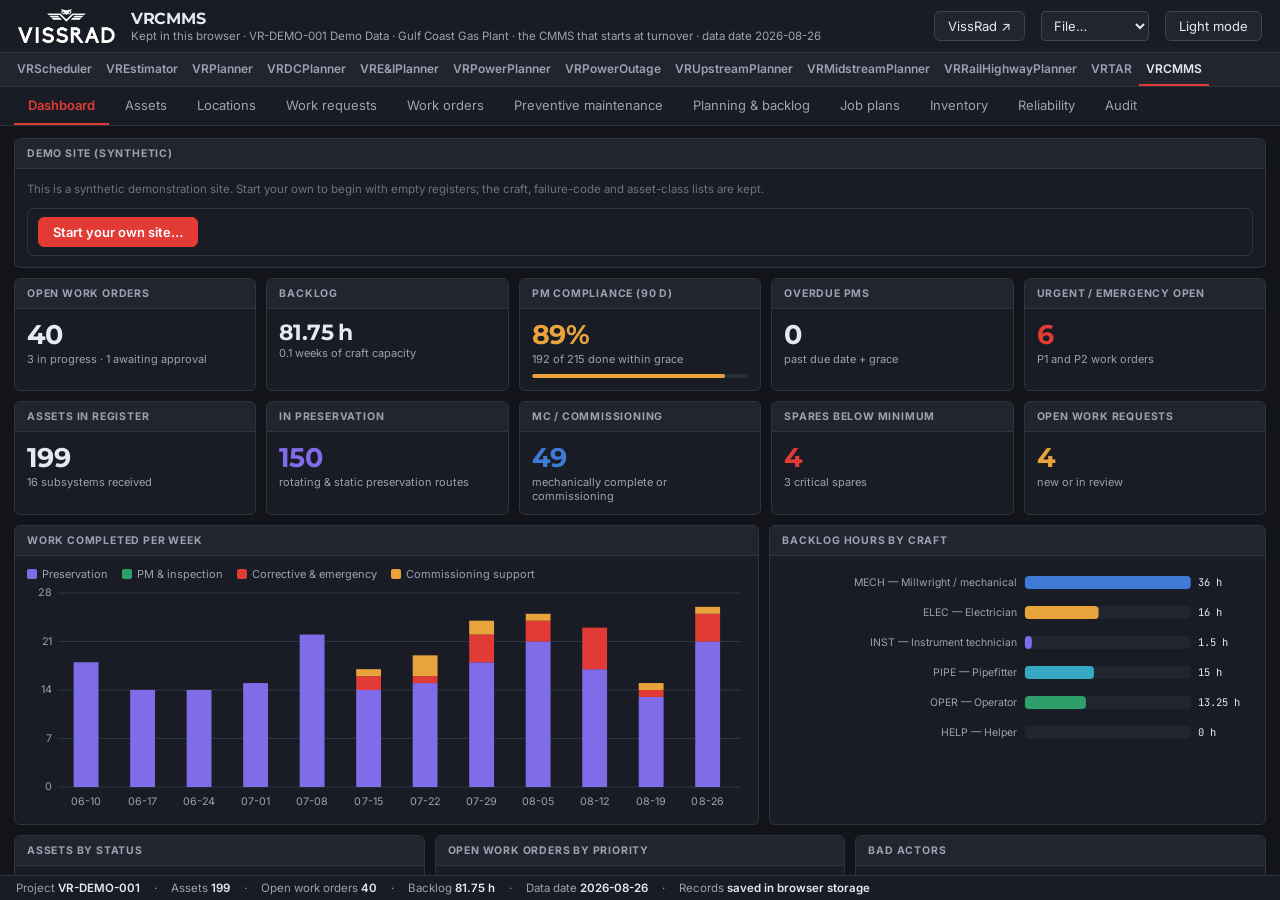
==== commit 0272ccc9: "Power BI: light-mode pages with a Light mode / Dark mode button Co-authored-by: Perplexity <noreply@" ====
--- a/cmms/index.html
+++ b/cmms/index.html
@@ -54,6 +54,6 @@
 <script src="../shared/records.js?v=4f9cf773bd"></script>
 <script src="../shared/drawrefs.js?v=2928983970"></script>
 <script src="data.js?v=84ac1da562"></script>
-<script src="app.js?v=ff21add45e"></script>
+<script src="app.js?v=74f9e4e3e7"></script>
 </body>
 </html>
